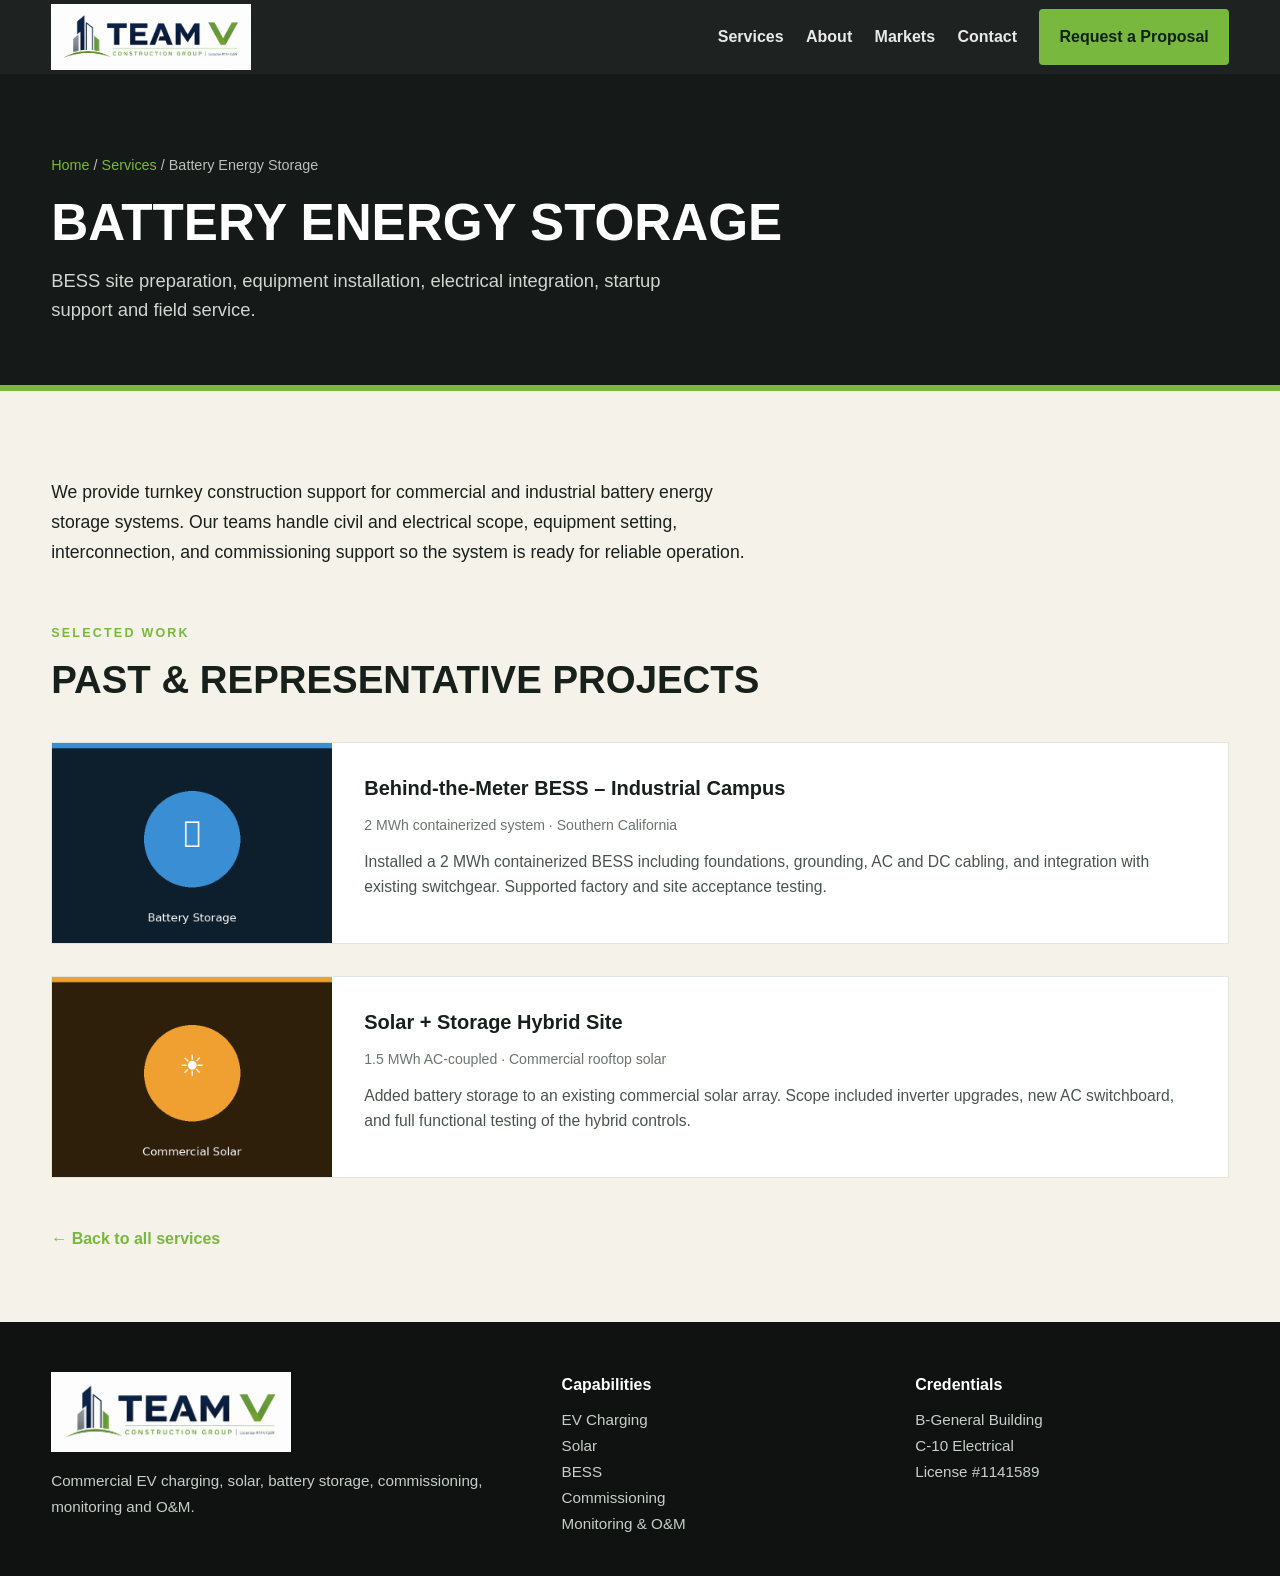
==== services/battery-energy-storage.html @ b35c532d "Add files via upload" ====
<!DOCTYPE html>
<html lang="en">
<head>
  <meta charset="utf-8">
  <meta name="viewport" content="width=device-width, initial-scale=1">
  <title>Battery Energy Storage | Team V Construction Group</title>
  <meta name="description" content="BESS site preparation, equipment installation, electrical integration, startup support and field service.">
  <link rel="stylesheet" href="../styles.css">
</head>
<body>
  <header>
    <div class="container nav">
      <a href="../index.html" class="logo-link">
        <img class="nav-logo" src="../assets/teamv-logo.png" alt="Team V Construction Group">
      </a>
      <button class="nav-toggle" aria-label="Toggle menu" aria-expanded="false">
        <span></span><span></span><span></span>
      </button>
      <nav class="nav-links">
        <a href="../index.html#services">Services</a>
        <a href="../index.html#about">About</a>
        <a href="../index.html#markets">Markets</a>
        <a href="../index.html#contact">Contact</a>
        <a class="btn btn-primary" href="mailto:michael.vredevelt@teamvconstructiongroup.com?subject=Project%20Inquiry%20-%20Team%20V">Request a Proposal</a>
      </nav>
    </div>
  </header>

  <section class="page-hero">
    <div class="container">
      <div class="breadcrumb"><a href="../index.html">Home</a> / <a href="../index.html#services">Services</a> / Battery Energy Storage</div>
      <h1>Battery Energy Storage</h1>
      <p class="lead">BESS site preparation, equipment installation, electrical integration, startup support and field service.</p>
    </div>
  </section>

  <section class="service-content">
    <div class="container">
      <div class="service-blurb">
        <p>We provide turnkey construction support for commercial and industrial battery energy storage systems. Our teams handle civil and electrical scope, equipment setting, interconnection, and commissioning support so the system is ready for reliable operation.</p>
      </div>

      <div class="projects-heading">
        <div class="eyebrow">Selected Work</div>
        <h2>Past &amp; representative projects</h2>
      </div>

      <div class="project-list">
        <article class="project-card">
          <img src="../assets/cartoon-02.png" alt="Behind-the-Meter BESS – Industrial Campus">
          <div class="project-body">
            <h3>Behind-the-Meter BESS – Industrial Campus</h3>
            <div class="meta">2 MWh containerized system · Southern California</div>
            <p>Installed a 2 MWh containerized BESS including foundations, grounding, AC and DC cabling, and integration with existing switchgear. Supported factory and site acceptance testing.</p>
          </div>
        </article>
        <article class="project-card">
          <img src="../assets/cartoon-03.png" alt="Solar + Storage Hybrid Site">
          <div class="project-body">
            <h3>Solar + Storage Hybrid Site</h3>
            <div class="meta">1.5 MWh AC-coupled · Commercial rooftop solar</div>
            <p>Added battery storage to an existing commercial solar array. Scope included inverter upgrades, new AC switchboard, and full functional testing of the hybrid controls.</p>
          </div>
        </article>
      </div>

      <a href="../index.html#services" class="back-link">← Back to all services</a>
    </div>
  </section>

  <footer>
    <div class="container footer-grid">
      <div>
        <img class="footer-logo" src="../assets/teamv-logo.png" alt="Team V Construction Group">
        <p>Commercial EV charging, solar, battery storage, commissioning, monitoring and O&amp;M.</p>
      </div>
      <div>
        <strong>Capabilities</strong>
        <p>
          <a href="ev-charging.html">EV Charging</a><br>
          <a href="commercial-solar.html">Solar</a><br>
          <a href="battery-energy-storage.html">BESS</a><br>
          <a href="commissioning.html">Commissioning</a><br>
          <a href="monitoring-om.html">Monitoring &amp; O&amp;M</a>
        </p>
      </div>
      <div>
        <strong>Credentials</strong>
        <p>B-General Building<br>C-10 Electrical<br>License #1141589</p>
      </div>
    </div>
  </footer>

  <script>
    const toggle = document.querySelector('.nav-toggle');
    const nav = document.querySelector('.nav-links');
    toggle.addEventListener('click', () => {
      const isOpen = nav.classList.toggle('open');
      toggle.setAttribute('aria-expanded', isOpen);
      document.body.classList.toggle('menu-open', isOpen);
    });
    nav.querySelectorAll('a').forEach(link => {
      link.addEventListener('click', () => {
        nav.classList.remove('open');
        toggle.setAttribute('aria-expanded', 'false');
        document.body.classList.remove('menu-open');
      });
    });
  </script>
</body>
</html>
---- styles.css ----
:root {
  --dark: #151918;
  --dark2: #202623;
  --green: #78b83f;
  --cream: #f5f2e9;
  --white: #fff;
  --muted: #b8c0bb;
  --text: #18201c;
}

* {
  box-sizing: border-box;
}

html {
  scroll-behavior: smooth;
}

body {
  margin: 0;
  font-family: Arial, Helvetica, sans-serif;
  background: var(--cream);
  color: var(--text);
  line-height: 1.6;
}

body.menu-open {
  overflow: hidden;
}

a {
  text-decoration: none;
  color: inherit;
}

img {
  max-width: 100%;
  display: block;
}

.container {
  width: min(1180px, 92%);
  margin: 0 auto;
}

/* Typography helpers */
.eyebrow {
  color: var(--green);
  font-size: 0.78rem;
  font-weight: 800;
  letter-spacing: 0.18em;
  text-transform: uppercase;
}

.btn {
  display: inline-flex;
  align-items: center;
  justify-content: center;
  padding: 0.95rem 1.25rem;
  border-radius: 4px;
  font-weight: 800;
  border: none;
  cursor: pointer;
  transition: opacity 0.2s, transform 0.15s;
}

.btn:hover {
  opacity: 0.9;
}

.btn-primary {
  background: var(--green);
  color: #10210b;
}

.btn-outline {
  border: 1px solid #fff;
  color: #fff;
  background: transparent;
}

.btn.full {
  width: 100%;
}

/* Header / Nav */
header {
  position: sticky;
  top: 0;
  z-index: 50;
  background: rgba(21, 25, 24, 0.96);
  backdrop-filter: blur(8px);
}

.nav {
  display: flex;
  align-items: center;
  justify-content: space-between;
  min-height: 74px;
  gap: 1rem;
}

.nav-logo {
  width: 200px;
  max-width: 55vw;
}

.nav-links {
  display: flex;
  gap: 1.4rem;
  align-items: center;
  color: #fff;
  font-weight: 700;
}

.nav-links a:not(.btn) {
  opacity: 0.9;
}

.nav-links a:not(.btn):hover {
  opacity: 1;
  color: var(--green);
}

/* Hamburger */
.nav-toggle {
  display: none;
  flex-direction: column;
  justify-content: center;
  gap: 5px;
  width: 44px;
  height: 44px;
  background: transparent;
  border: none;
  cursor: pointer;
  padding: 8px;
}

.nav-toggle span {
  display: block;
  width: 22px;
  height: 2px;
  background: #fff;
  transition: transform 0.25s, opacity 0.25s;
}

.nav-toggle[aria-expanded="true"] span:nth-child(1) {
  transform: translateY(7px) rotate(45deg);
}

.nav-toggle[aria-expanded="true"] span:nth-child(2) {
  opacity: 0;
}

.nav-toggle[aria-expanded="true"] span:nth-child(3) {
  transform: translateY(-7px) rotate(-45deg);
}

/* Hero */
.hero {
  min-height: 720px;
  display: flex;
  align-items: center;
  background:
    linear-gradient(90deg, rgba(12, 16, 14, 0.97), rgba(12, 16, 14, 0.77), rgba(12, 16, 14, 0.15)),
    url('assets/teamv-hero.png') center / cover;
  color: #fff;
  border-bottom: 8px solid var(--green);
}

.hero-content {
  max-width: 760px;
  padding: 90px 0;
}

.hero h1 {
  font-size: clamp(2.4rem, 5.5vw, 5.2rem);
  line-height: 0.95;
  text-transform: uppercase;
  margin: 0.4rem 0 1.2rem;
}

.hero h1 span {
  color: var(--green);
}

.hero p {
  font-size: 1.15rem;
  color: #e2e7e3;
  max-width: 540px;
}

.hero-actions {
  display: flex;
  gap: 1rem;
  flex-wrap: wrap;
  margin-top: 2rem;
}

.hero-trust {
  display: grid;
  grid-template-columns: repeat(3, 1fr);
  gap: 1rem;
  margin-top: 3rem;
}

.hero-trust div {
  padding: 1rem;
  border-left: 3px solid var(--green);
  background: rgba(255, 255, 255, 0.06);
}

.hero-trust strong {
  display: block;
  margin-bottom: 0.2rem;
}

.hero-trust span {
  font-size: 0.84rem;
  color: #c9d0cb;
}

/* Sections */
.section {
  padding: 90px 0;
}

.section-dark {
  background: var(--dark);
  color: #fff;
}

.section-head {
  display: flex;
  justify-content: space-between;
  gap: 2rem;
  align-items: end;
  margin-bottom: 2.4rem;
}

.section-head.centered {
  justify-content: center;
  text-align: center;
}

.section-head h2 {
  font-size: clamp(1.9rem, 3.8vw, 3.6rem);
  line-height: 1.05;
  text-transform: uppercase;
  margin: 0.4rem 0 0;
}

.section-head p {
  max-width: 520px;
  color: #5c665f;
  margin: 0;
}

.section-dark .section-head p {
  color: var(--muted);
}

/* ========== NEW: Simplified Services Grid ========== */
.services-grid {
  display: grid;
  grid-template-columns: repeat(4, 1fr);
  gap: 1.25rem;
}

.service-card {
  background: #fff;
  border: 1px solid #dfe5df;
  padding: 2rem 1.5rem;
  text-align: center;
  transition: border-color 0.2s, transform 0.2s, box-shadow 0.2s;
  display: flex;
  flex-direction: column;
  align-items: center;
  gap: 1rem;
  min-height: 180px;
}

.service-card:hover {
  border-color: var(--green);
  transform: translateY(-4px);
  box-shadow: 0 12px 28px rgba(0, 0, 0, 0.08);
}

.service-icon {
  width: 64px;
  height: 64px;
  color: var(--green);
  display: flex;
  align-items: center;
  justify-content: center;
}

.service-icon svg {
  width: 100%;
  height: 100%;
}

.service-card h3 {
  margin: 0;
  font-size: 1.05rem;
  line-height: 1.3;
  font-weight: 800;
  color: var(--text);
}

/* Cards / Grids */
.grid-4 {
  display: grid;
  grid-template-columns: repeat(4, 1fr);
  gap: 1.1rem;
}

.card {
  background: #fff;
  border: 1px solid #dfe5df;
  padding: 1.6rem;
  min-height: 180px;
}

.card.dark {
  background: var(--dark2);
  border-color: rgba(255, 255, 255, 0.14);
}

.card h3 {
  line-height: 1.2;
  margin: 0 0 0.6rem;
  font-size: 1.15rem;
}

.card p {
  font-size: 0.94rem;
  color: #616b64;
  margin: 0;
}

.card.dark p {
  color: var(--muted);
}

/* About split */
.split {
  display: grid;
  grid-template-columns: 1fr 1fr;
  gap: 4rem;
  align-items: center;
}

.checks {
  display: grid;
  grid-template-columns: 1fr 1fr;
  gap: 0.8rem;
  margin-top: 1.8rem;
}

.check:before {
  content: "✓";
  color: var(--green);
  font-weight: 900;
  margin-right: 0.5rem;
}

/* Process */
.process {
  display: grid;
  grid-template-columns: repeat(5, 1fr);
  gap: 1rem;
}

.step {
  background: #fff;
  padding: 1.4rem;
  border-top: 4px solid var(--green);
  color: var(--text);
}

.step strong {
  display: block;
  margin-bottom: 0.4rem;
}

.step span {
  font-size: 0.92rem;
  color: #5c665f;
}

/* CTA */
.cta {
  background:
    linear-gradient(90deg, rgba(16, 22, 18, 0.96), rgba(16, 22, 18, 0.68)),
    url('assets/teamv-hero.png') center / cover;
  color: #fff;
  padding: 90px 0;
  text-align: center;
}

.cta h2 {
  font-size: clamp(2rem, 4.5vw, 4.2rem);
  line-height: 0.95;
  text-transform: uppercase;
  margin: 0.5rem 0 1rem;
}

.cta p {
  max-width: 520px;
  margin: 0 auto 1.8rem;
  color: #d5dbd7;
}

/* Contact */
.contact-grid {
  display: grid;
  grid-template-columns: 0.95fr 1.05fr;
  gap: 2rem;
}

.contact-card {
  background: #fff;
  padding: 2rem;
  border: 1px solid #e0e5e1;
}

.contact-card a {
  color: var(--green);
  font-weight: 700;
  word-break: break-all;
}

.contact-card a:hover {
  text-decoration: underline;
}

.phone-reveal {
  background: none;
  border: none;
  padding: 0;
  font: inherit;
  color: var(--green);
  font-weight: 700;
  cursor: pointer;
  text-align: left;
}

.phone-reveal:hover {
  text-decoration: underline;
}

.phone-reveal.revealed {
  color: var(--text);
  cursor: default;
  text-decoration: none;
}

.contact-cta h3 {
  margin-top: 0;
}

.contact-cta .note {
  margin-top: 1rem;
  font-size: 0.85rem;
  color: #6b756e;
}

/* Footer */
footer {
  background: #0f1211;
  color: #c7cec9;
  padding: 50px 0 40px;
}

.footer-grid {
  display: grid;
  grid-template-columns: 1.5fr 1fr 1fr;
  gap: 2.5rem;
}

.footer-logo {
  width: 240px;
  margin-bottom: 1rem;
}

.footer-grid strong {
  display: block;
  color: #fff;
  margin-bottom: 0.6rem;
}

.footer-grid p {
  margin: 0;
  line-height: 1.7;
  font-size: 0.95rem;
}

.footer-grid a:hover {
  color: var(--green);
}

/* ========== Service Sub-pages ========== */
.page-hero {
  background: var(--dark);
  color: #fff;
  padding: 80px 0 60px;
  border-bottom: 6px solid var(--green);
}

.page-hero .breadcrumb {
  font-size: 0.9rem;
  color: var(--muted);
  margin-bottom: 1.2rem;
}

.page-hero .breadcrumb a {
  color: var(--green);
}

.page-hero h1 {
  font-size: clamp(2rem, 4vw, 3.4rem);
  text-transform: uppercase;
  line-height: 1.05;
  margin: 0 0 1rem;
}

.page-hero .lead {
  font-size: 1.15rem;
  color: #d0d6d2;
  max-width: 640px;
  margin: 0;
}

.service-content {
  padding: 70px 0;
}

.service-blurb {
  max-width: 720px;
  margin-bottom: 3.5rem;
  font-size: 1.1rem;
  line-height: 1.7;
}

.projects-heading {
  margin-bottom: 2rem;
}

.projects-heading h2 {
  font-size: clamp(1.6rem, 3vw, 2.4rem);
  text-transform: uppercase;
  margin: 0.3rem 0 0;
}

.project-list {
  display: grid;
  gap: 2rem;
}

.project-card {
  display: grid;
  grid-template-columns: 280px 1fr;
  gap: 2rem;
  background: #fff;
  border: 1px solid #dfe5df;
  overflow: hidden;
}

.project-card img {
  width: 100%;
  height: 100%;
  min-height: 200px;
  object-fit: cover;
}

.project-card .project-body {
  padding: 1.8rem 1.8rem 1.8rem 0;
}

.project-card h3 {
  margin: 0 0 0.6rem;
  font-size: 1.25rem;
}

.project-card .meta {
  font-size: 0.88rem;
  color: #6b756e;
  margin-bottom: 0.8rem;
}

.project-card p {
  margin: 0;
  color: #4a544e;
  font-size: 0.98rem;
}

.back-link {
  display: inline-flex;
  align-items: center;
  gap: 0.4rem;
  color: var(--green);
  font-weight: 700;
  margin-top: 3rem;
}

.back-link:hover {
  text-decoration: underline;
}

/* ========== Responsive ========== */
@media (max-width: 980px) {
  .services-grid {
    grid-template-columns: repeat(2, 1fr);
  }

  .grid-4 {
    grid-template-columns: repeat(2, 1fr);
  }

  .process {
    grid-template-columns: repeat(3, 1fr);
  }

  .split,
  .contact-grid {
    grid-template-columns: 1fr;
    gap: 2.5rem;
  }

  .hero-trust {
    grid-template-columns: 1fr 1fr;
  }

  .project-card {
    grid-template-columns: 1fr;
  }

  .project-card .project-body {
    padding: 1.5rem;
  }
}

@media (max-width: 768px) {
  .nav-toggle {
    display: flex;
  }

  .nav-links {
    position: fixed;
    top: 74px;
    left: 0;
    right: 0;
    bottom: 0;
    background: var(--dark);
    flex-direction: column;
    justify-content: flex-start;
    align-items: stretch;
    padding: 1.5rem 1.5rem 3rem;
    gap: 0;
    transform: translateX(100%);
    transition: transform 0.3s ease;
    overflow-y: auto;
  }

  .nav-links.open {
    transform: translateX(0);
  }

  .nav-links a {
    padding: 1rem 0.5rem;
    border-bottom: 1px solid rgba(255, 255, 255, 0.08);
    font-size: 1.1rem;
  }

  .nav-links .btn {
    margin-top: 1.5rem;
    text-align: center;
  }

  .section {
    padding: 65px 0;
  }

  .section-head {
    flex-direction: column;
    align-items: flex-start;
    gap: 1rem;
  }

  .section-head.centered {
    align-items: center;
  }

  .hero {
    min-height: 580px;
  }

  .hero-content {
    padding: 70px 0 50px;
  }

  .hero-trust {
    grid-template-columns: 1fr;
  }

  .process {
    grid-template-columns: 1fr 1fr;
  }

  .footer-grid {
    grid-template-columns: 1fr;
    gap: 2rem;
  }

  .page-hero {
    padding: 60px 0 45px;
  }
}

@media (max-width: 520px) {
  .services-grid,
  .grid-4,
  .process,
  .checks {
    grid-template-columns: 1fr;
  }

  .hero-actions {
    flex-direction: column;
  }

  .hero-actions .btn {
    width: 100%;
    justify-content: center;
  }

  .nav-logo {
    width: 170px;
  }
}
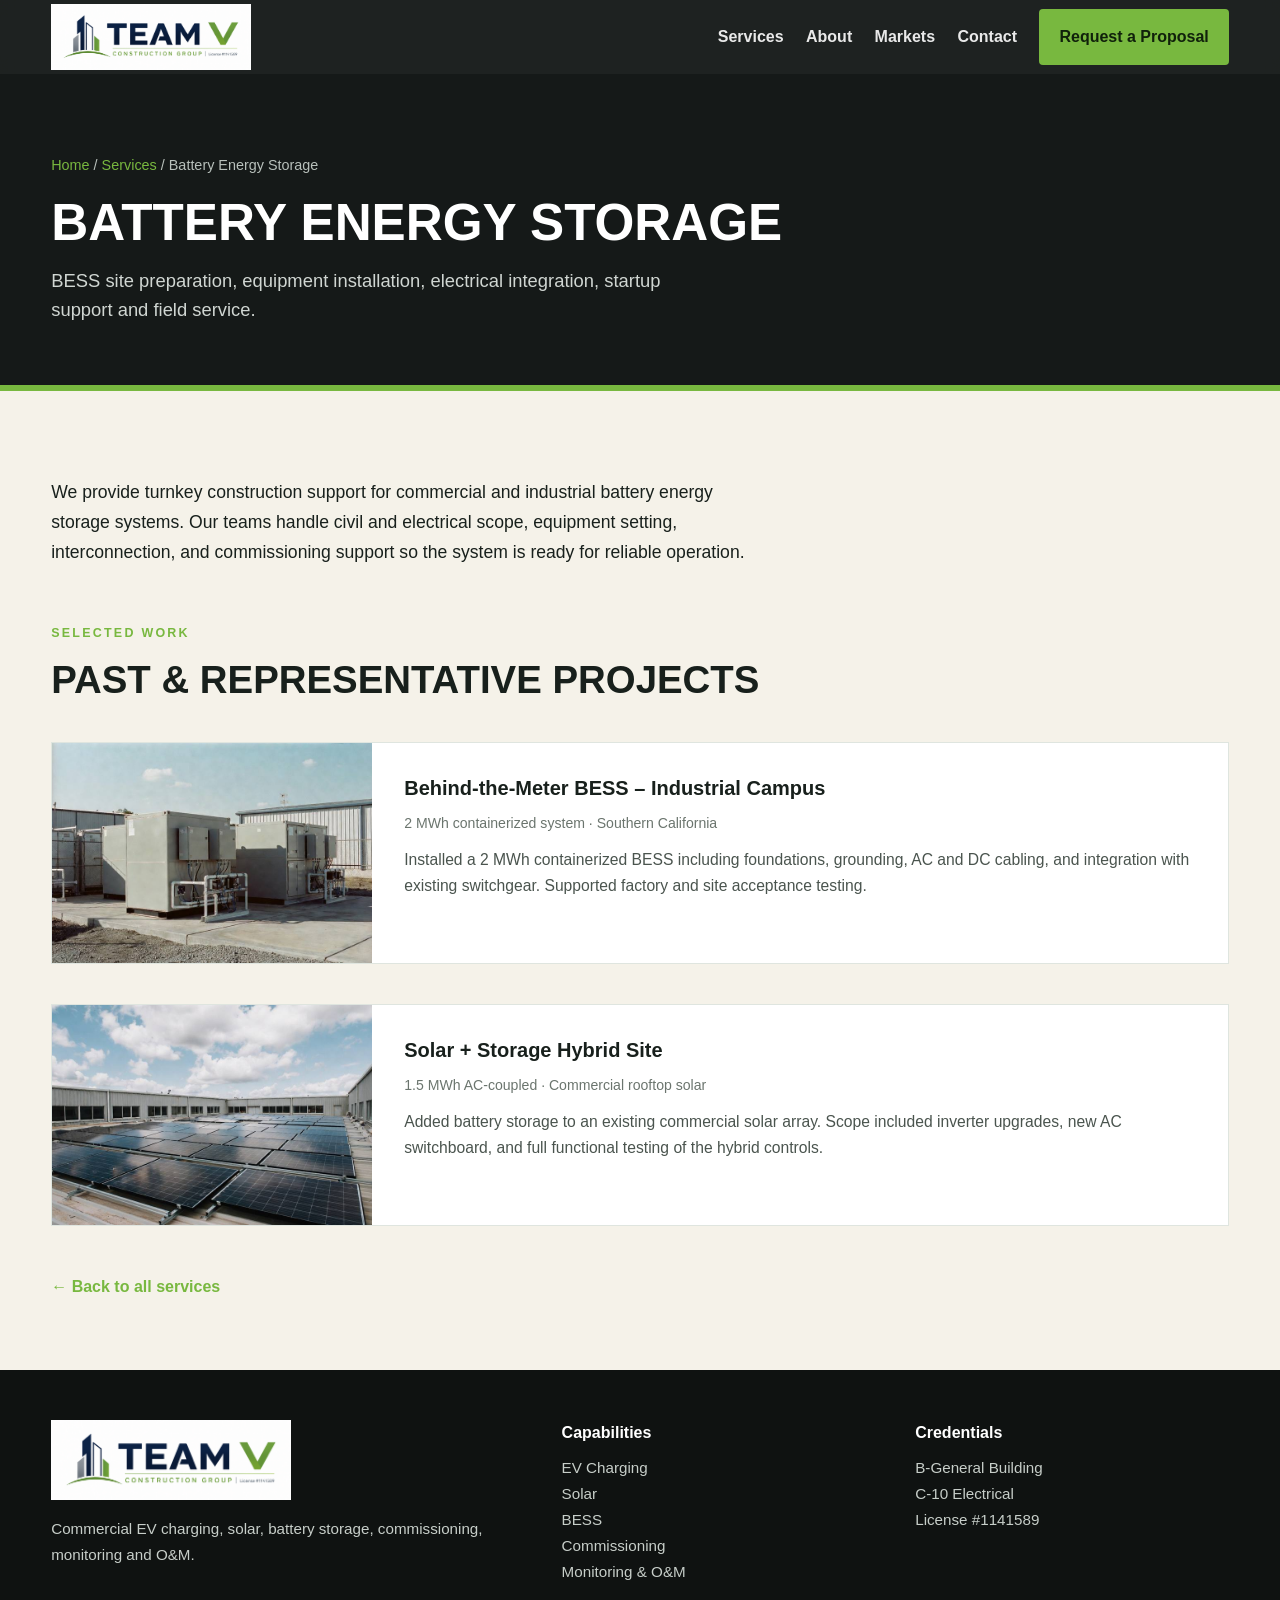
==== commit 48d5ffe9: "Add files via upload" ====
--- a/services/battery-energy-storage.html
+++ b/services/battery-energy-storage.html
@@ -45,18 +45,23 @@
         <h2>Past &amp; representative projects</h2>
       </div>
 
-      <div class="project-list">
-        <article class="project-card">
-          <img src="../assets/cartoon-02.png" alt="Behind-the-Meter BESS – Industrial Campus">
-          <div class="project-body">
+      <div class="project-list" id="projectList">
+        <article class="project-item" data-project="0">
+          <div class="project-thumb" data-images='["../assets/proj-bess-01.jpg", "../assets/proj-util-01.jpg"]'>
+            <img src="../assets/proj-bess-01.jpg" alt="Behind-the-Meter BESS – Industrial Campus" class="thumb-img">
+          </div>
+          <div class="project-info">
             <h3>Behind-the-Meter BESS – Industrial Campus</h3>
             <div class="meta">2 MWh containerized system · Southern California</div>
             <p>Installed a 2 MWh containerized BESS including foundations, grounding, AC and DC cabling, and integration with existing switchgear. Supported factory and site acceptance testing.</p>
           </div>
         </article>
-        <article class="project-card">
-          <img src="../assets/cartoon-03.png" alt="Solar + Storage Hybrid Site">
-          <div class="project-body">
+
+        <article class="project-item" data-project="1">
+          <div class="project-thumb" data-images='["../assets/proj-solar-01.jpg", "../assets/proj-bess-01.jpg", "../assets/proj-ev-01.jpg", "../assets/proj-comm-01.jpg"]'>
+            <img src="../assets/proj-solar-01.jpg" alt="Solar + Storage Hybrid Site" class="thumb-img">
+          </div>
+          <div class="project-info">
             <h3>Solar + Storage Hybrid Site</h3>
             <div class="meta">1.5 MWh AC-coupled · Commercial rooftop solar</div>
             <p>Added battery storage to an existing commercial solar array. Scope included inverter upgrades, new AC switchboard, and full functional testing of the hybrid controls.</p>
@@ -67,6 +72,23 @@
       <a href="../index.html#services" class="back-link">← Back to all services</a>
     </div>
   </section>
+
+  <div class="gallery-modal" id="galleryModal" hidden>
+    <div class="gallery-backdrop"></div>
+    <div class="gallery-panel">
+      <button class="gallery-close" aria-label="Close gallery">&times;</button>
+      <div class="gallery-main">
+        <img src="" alt="" class="gallery-main-img" id="galleryMainImg">
+      </div>
+      <div class="gallery-thumbs" id="galleryThumbs"></div>
+      <div class="gallery-caption">
+        <h3 id="galleryTitle"></h3>
+        <p id="galleryDesc"></p>
+      </div>
+      <button class="gallery-nav prev" aria-label="Previous photo">‹</button>
+      <button class="gallery-nav next" aria-label="Next photo">›</button>
+    </div>
+  </div>
 
   <footer>
     <div class="container footer-grid">
@@ -91,21 +113,24 @@
     </div>
   </footer>
 
+  <script src="../gallery.js"></script>
   <script>
     const toggle = document.querySelector('.nav-toggle');
     const nav = document.querySelector('.nav-links');
-    toggle.addEventListener('click', () => {
-      const isOpen = nav.classList.toggle('open');
-      toggle.setAttribute('aria-expanded', isOpen);
-      document.body.classList.toggle('menu-open', isOpen);
-    });
-    nav.querySelectorAll('a').forEach(link => {
-      link.addEventListener('click', () => {
-        nav.classList.remove('open');
-        toggle.setAttribute('aria-expanded', 'false');
-        document.body.classList.remove('menu-open');
+    if (toggle && nav) {
+      toggle.addEventListener('click', () => {
+        const isOpen = nav.classList.toggle('open');
+        toggle.setAttribute('aria-expanded', isOpen);
+        document.body.classList.toggle('menu-open', isOpen);
       });
-    });
+      nav.querySelectorAll('a').forEach(link => {
+        link.addEventListener('click', () => {
+          nav.classList.remove('open');
+          toggle.setAttribute('aria-expanded', 'false');
+          document.body.classList.remove('menu-open');
+        });
+      });
+    }
   </script>
 </body>
 </html>
--- a/styles.css
+++ b/styles.css
@@ -739,3 +739,267 @@
     width: 170px;
   }
 }
+
+/* ========== Project list on service pages ========== */
+.project-list {
+  display: grid;
+  gap: 2.5rem;
+}
+
+.project-item {
+  display: grid;
+  grid-template-columns: 320px 1fr;
+  gap: 2rem;
+  align-items: start;
+  background: #fff;
+  border: 1px solid #dfe5df;
+  overflow: hidden;
+}
+
+.project-thumb {
+  cursor: pointer;
+  overflow: hidden;
+  background: #1a1f1c;
+  min-height: 220px;
+  position: relative;
+}
+
+.project-thumb img {
+  width: 100%;
+  height: 100%;
+  min-height: 220px;
+  object-fit: cover;
+  transition: transform 0.35s ease;
+  display: block;
+}
+
+.project-thumb:hover img {
+  transform: scale(1.04);
+}
+
+.project-info {
+  padding: 1.8rem 1.8rem 1.8rem 0;
+}
+
+.project-info h3 {
+  margin: 0 0 0.5rem;
+  font-size: 1.25rem;
+}
+
+.project-info .meta {
+  font-size: 0.88rem;
+  color: #6b756e;
+  margin-bottom: 0.8rem;
+}
+
+.project-info p {
+  margin: 0;
+  color: #4a544e;
+  font-size: 0.98rem;
+  line-height: 1.6;
+}
+
+/* ========== Gallery Modal ========== */
+.gallery-modal {
+  position: fixed;
+  inset: 0;
+  z-index: 1000;
+  display: flex;
+  align-items: center;
+  justify-content: center;
+  padding: 1.5rem;
+}
+
+.gallery-modal[hidden] {
+  display: none;
+}
+
+.gallery-backdrop {
+  position: absolute;
+  inset: 0;
+  background: rgba(8, 12, 10, 0.88);
+  cursor: pointer;
+}
+
+.gallery-panel {
+  position: relative;
+  background: #111;
+  max-width: 960px;
+  width: 100%;
+  max-height: 90vh;
+  display: flex;
+  flex-direction: column;
+  border-radius: 6px;
+  overflow: hidden;
+  box-shadow: 0 25px 60px rgba(0,0,0,0.5);
+  opacity: 0;
+  transform: scale(0.92);
+  transition: opacity 0.28s ease, transform 0.28s ease;
+}
+
+.gallery-panel.animate-in,
+.gallery-panel.animate-in-mobile {
+  opacity: 1;
+  transform: scale(1);
+}
+
+.gallery-panel.animate-out {
+  opacity: 0;
+  transform: scale(0.94);
+}
+
+.gallery-close {
+  position: absolute;
+  top: 12px;
+  right: 14px;
+  z-index: 10;
+  width: 44px;
+  height: 44px;
+  border: none;
+  background: rgba(0,0,0,0.55);
+  color: #fff;
+  font-size: 1.8rem;
+  line-height: 1;
+  border-radius: 50%;
+  cursor: pointer;
+  display: flex;
+  align-items: center;
+  justify-content: center;
+  transition: background 0.2s;
+}
+
+.gallery-close:hover {
+  background: rgba(0,0,0,0.8);
+}
+
+.gallery-main {
+  flex: 1;
+  display: flex;
+  align-items: center;
+  justify-content: center;
+  background: #0a0c0b;
+  min-height: 320px;
+  max-height: 58vh;
+}
+
+.gallery-main-img {
+  max-width: 100%;
+  max-height: 58vh;
+  object-fit: contain;
+  display: block;
+}
+
+.gallery-thumbs {
+  display: flex;
+  gap: 8px;
+  padding: 12px 16px;
+  background: #161a18;
+  overflow-x: auto;
+  justify-content: center;
+}
+
+.gallery-thumb {
+  width: 72px;
+  height: 54px;
+  object-fit: cover;
+  border-radius: 3px;
+  cursor: pointer;
+  opacity: 0.55;
+  border: 2px solid transparent;
+  transition: opacity 0.2s, border-color 0.2s;
+}
+
+.gallery-thumb:hover,
+.gallery-thumb.active {
+  opacity: 1;
+  border-color: var(--green);
+}
+
+.gallery-caption {
+  padding: 14px 20px 18px;
+  background: #111;
+  color: #e2e7e3;
+}
+
+.gallery-caption h3 {
+  margin: 0 0 0.4rem;
+  font-size: 1.1rem;
+  color: #fff;
+}
+
+.gallery-caption p {
+  margin: 0;
+  font-size: 0.92rem;
+  color: #a8b0ab;
+  line-height: 1.5;
+}
+
+.gallery-nav {
+  position: absolute;
+  top: 45%;
+  transform: translateY(-50%);
+  width: 48px;
+  height: 48px;
+  border: none;
+  background: rgba(0,0,0,0.5);
+  color: #fff;
+  font-size: 1.8rem;
+  border-radius: 50%;
+  cursor: pointer;
+  display: flex;
+  align-items: center;
+  justify-content: center;
+  z-index: 5;
+  transition: background 0.2s;
+}
+
+.gallery-nav:hover {
+  background: rgba(0,0,0,0.75);
+}
+
+.gallery-nav.prev { left: 12px; }
+.gallery-nav.next { right: 12px; }
+
+body.gallery-open {
+  overflow: hidden;
+}
+
+/* Mobile adjustments for gallery + projects */
+@media (max-width: 768px) {
+  .project-item {
+    grid-template-columns: 1fr;
+  }
+
+  .project-info {
+    padding: 1.4rem;
+  }
+
+  .project-thumb {
+    min-height: 200px;
+  }
+
+  .gallery-panel {
+    max-height: 95vh;
+    border-radius: 0;
+  }
+
+  .gallery-main {
+    min-height: 240px;
+    max-height: 50vh;
+  }
+
+  .gallery-nav {
+    width: 42px;
+    height: 42px;
+    font-size: 1.5rem;
+  }
+
+  .gallery-thumbs {
+    padding: 10px;
+  }
+
+  .gallery-thumb {
+    width: 60px;
+    height: 45px;
+  }
+}
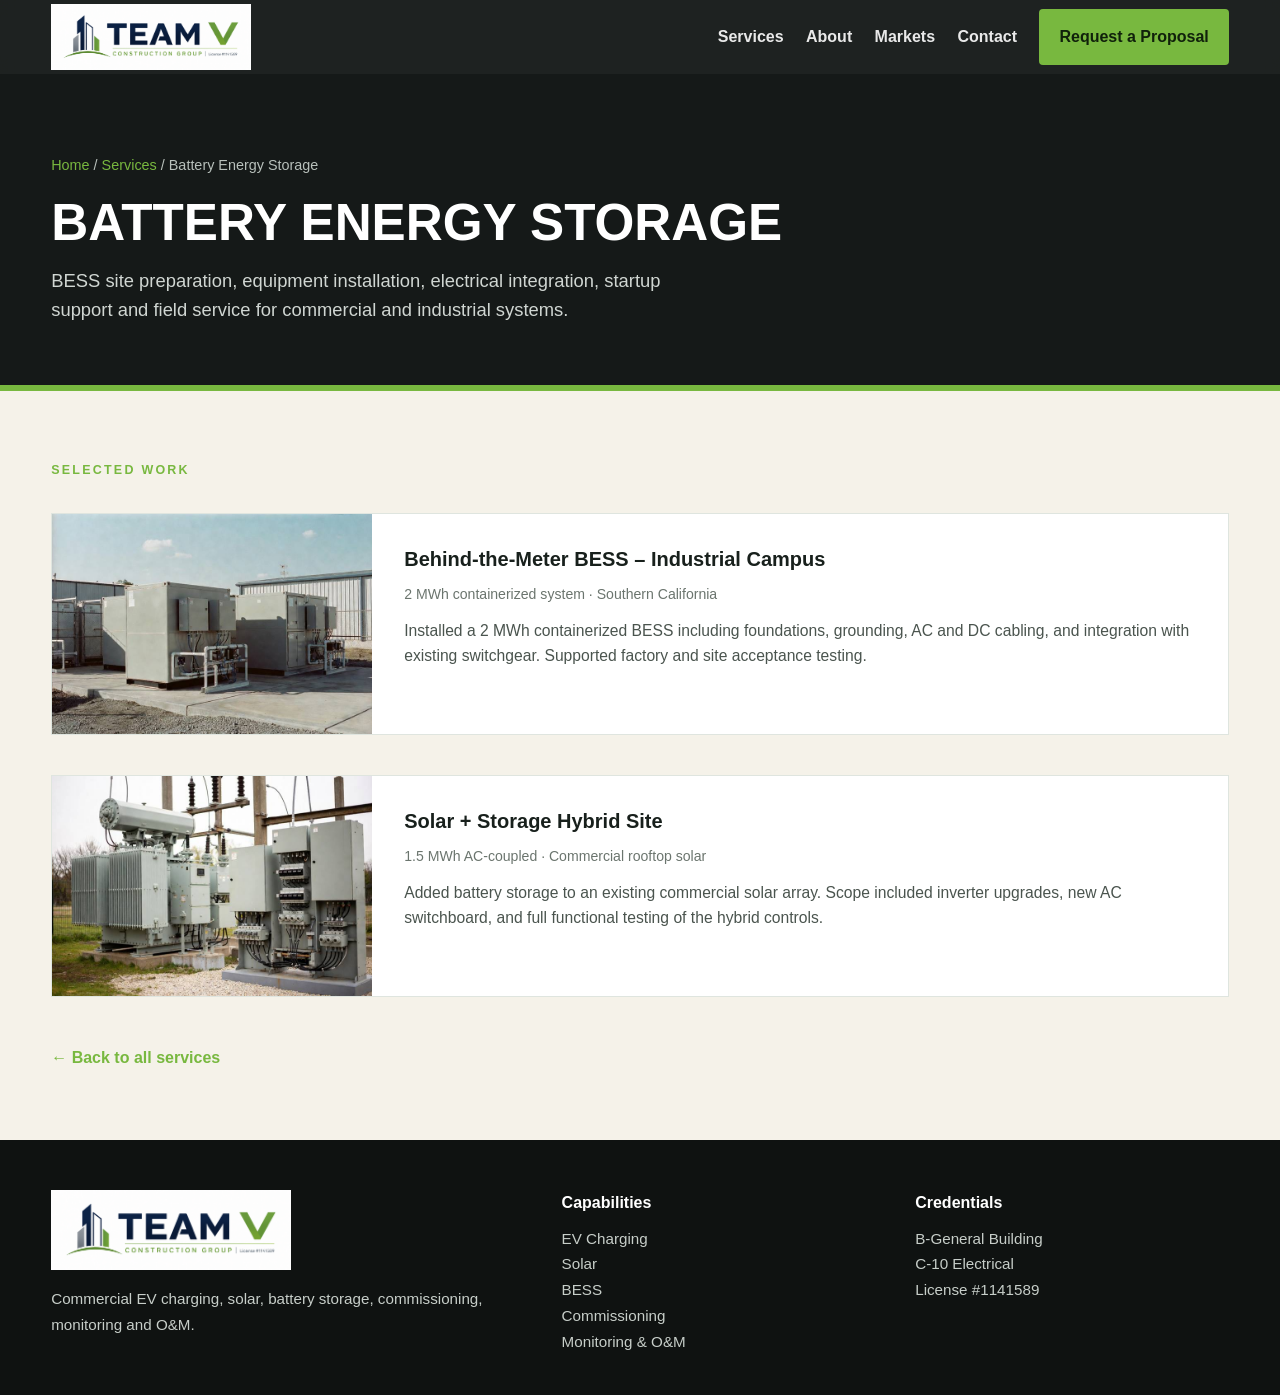
==== commit 3c8ed16e: "Add files via upload" ====
--- a/services/battery-energy-storage.html
+++ b/services/battery-energy-storage.html
@@ -4,7 +4,7 @@
   <meta charset="utf-8">
   <meta name="viewport" content="width=device-width, initial-scale=1">
   <title>Battery Energy Storage | Team V Construction Group</title>
-  <meta name="description" content="BESS site preparation, equipment installation, electrical integration, startup support and field service.">
+  <meta name="description" content="BESS site preparation, equipment installation, electrical integration, startup support and field service for commercial and industrial systems.">
   <link rel="stylesheet" href="../styles.css">
 </head>
 <body>
@@ -30,25 +30,20 @@
     <div class="container">
       <div class="breadcrumb"><a href="../index.html">Home</a> / <a href="../index.html#services">Services</a> / Battery Energy Storage</div>
       <h1>Battery Energy Storage</h1>
-      <p class="lead">BESS site preparation, equipment installation, electrical integration, startup support and field service.</p>
+      <p class="lead">BESS site preparation, equipment installation, electrical integration, startup support and field service for commercial and industrial systems.</p>
     </div>
   </section>
 
   <section class="service-content">
     <div class="container">
-      <div class="service-blurb">
-        <p>We provide turnkey construction support for commercial and industrial battery energy storage systems. Our teams handle civil and electrical scope, equipment setting, interconnection, and commissioning support so the system is ready for reliable operation.</p>
-      </div>
-
       <div class="projects-heading">
         <div class="eyebrow">Selected Work</div>
-        <h2>Past &amp; representative projects</h2>
       </div>
 
       <div class="project-list" id="projectList">
         <article class="project-item" data-project="0">
-          <div class="project-thumb" data-images='["../assets/proj-bess-01.jpg", "../assets/proj-util-01.jpg"]'>
-            <img src="../assets/proj-bess-01.jpg" alt="Behind-the-Meter BESS – Industrial Campus" class="thumb-img">
+          <div class="project-thumb" data-images='["../assets/bess-01.jpg", "../assets/bess-02.jpg"]'>
+            <img src="../assets/bess-01.jpg" alt="Behind-the-Meter BESS – Industrial Campus" class="thumb-img">
           </div>
           <div class="project-info">
             <h3>Behind-the-Meter BESS – Industrial Campus</h3>
@@ -58,8 +53,8 @@
         </article>
 
         <article class="project-item" data-project="1">
-          <div class="project-thumb" data-images='["../assets/proj-solar-01.jpg", "../assets/proj-bess-01.jpg", "../assets/proj-ev-01.jpg", "../assets/proj-comm-01.jpg"]'>
-            <img src="../assets/proj-solar-01.jpg" alt="Solar + Storage Hybrid Site" class="thumb-img">
+          <div class="project-thumb" data-images='["../assets/util-02.jpg", "../assets/solar-03.jpg", "../assets/bess-01.jpg", "../assets/bess-02.jpg"]'>
+            <img src="../assets/util-02.jpg" alt="Solar + Storage Hybrid Site" class="thumb-img">
           </div>
           <div class="project-info">
             <h3>Solar + Storage Hybrid Site</h3>
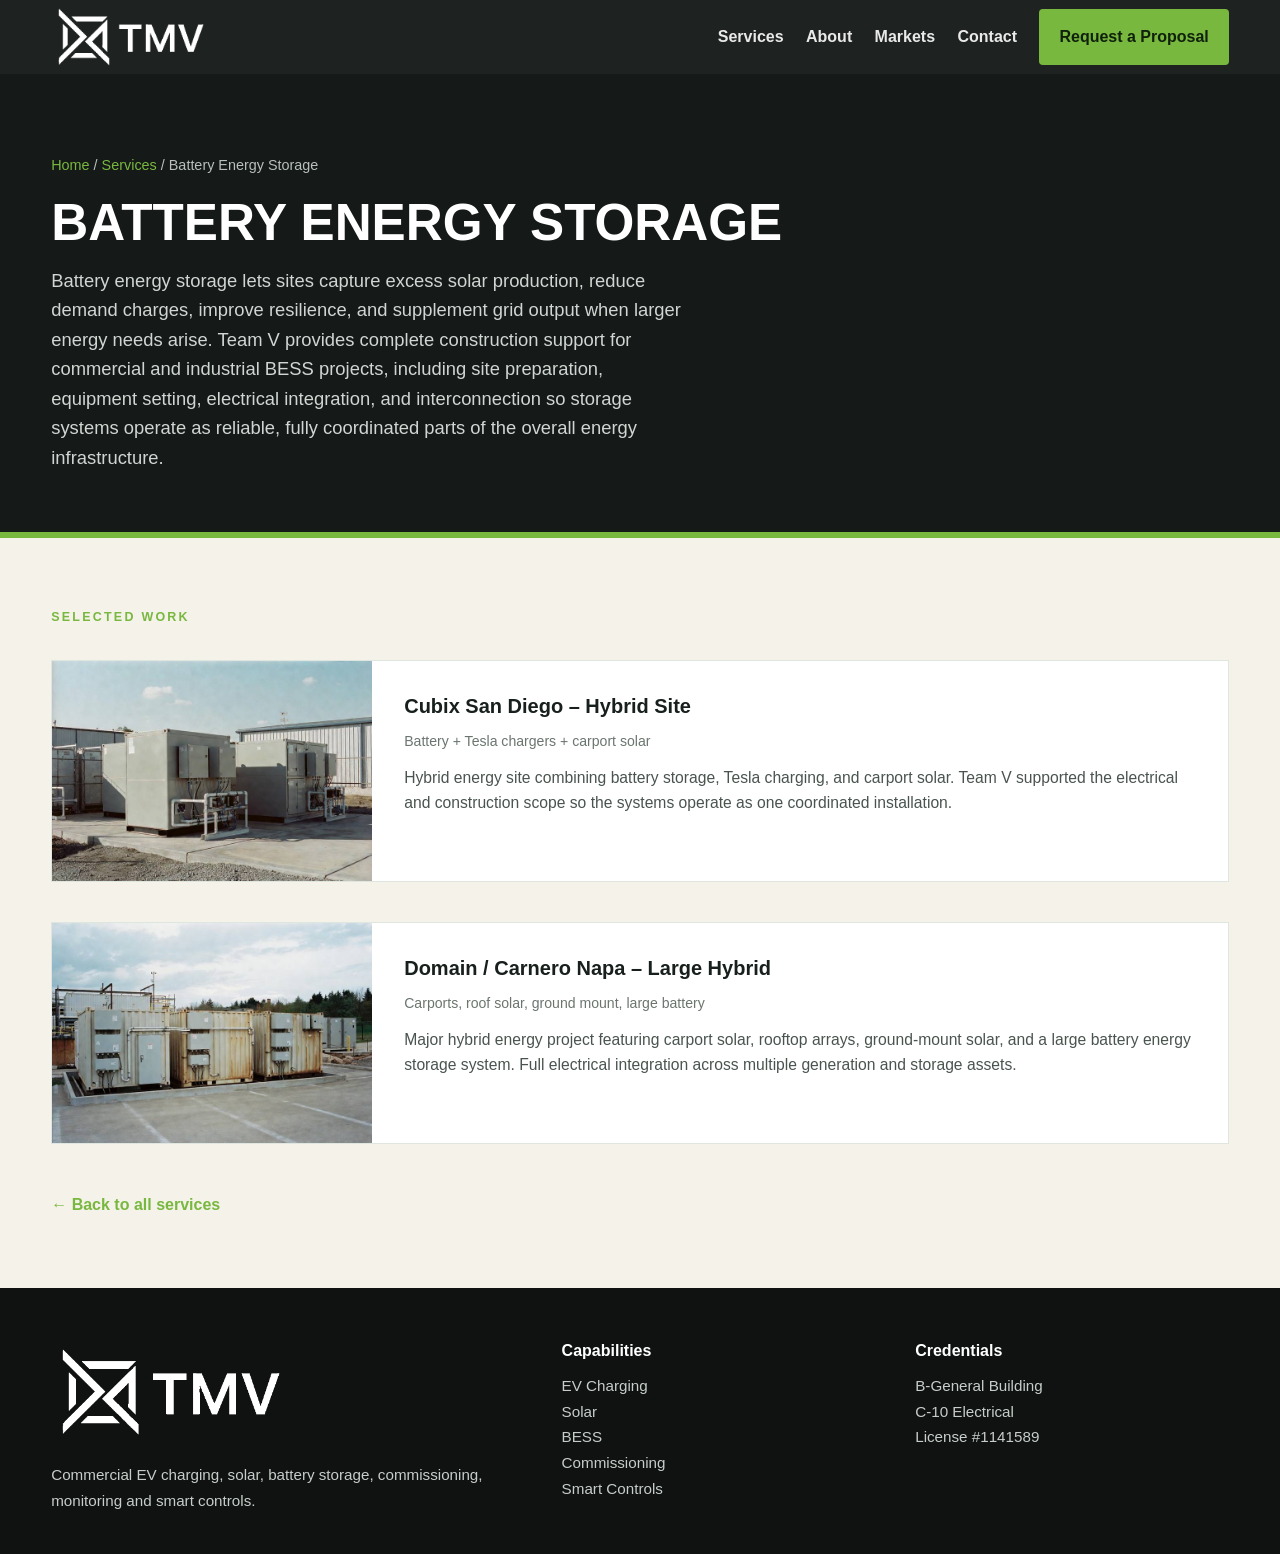
==== commit fec37565: "Add files via upload" ====
--- a/services/battery-energy-storage.html
+++ b/services/battery-energy-storage.html
@@ -4,18 +4,16 @@
   <meta charset="utf-8">
   <meta name="viewport" content="width=device-width, initial-scale=1">
   <title>Battery Energy Storage | Team V Construction Group</title>
-  <meta name="description" content="BESS site preparation, equipment installation, electrical integration, startup support and field service for commercial and industrial systems.">
+  <meta name="description" content="Battery energy storage lets sites capture excess solar production, reduce demand charges, improve resilience, and supplement grid output whe">
   <link rel="stylesheet" href="../styles.css">
 </head>
 <body>
   <header>
     <div class="container nav">
       <a href="../index.html" class="logo-link">
-        <img class="nav-logo" src="../assets/teamv-logo.png" alt="Team V Construction Group">
+        <img class="nav-logo" src="../assets/teamv-logo.png" alt="TMV Team V Construction Group">
       </a>
-      <button class="nav-toggle" aria-label="Toggle menu" aria-expanded="false">
-        <span></span><span></span><span></span>
-      </button>
+      <button class="nav-toggle" aria-label="Toggle menu" aria-expanded="false"><span></span><span></span><span></span></button>
       <nav class="nav-links">
         <a href="../index.html#services">Services</a>
         <a href="../index.html#about">About</a>
@@ -30,40 +28,36 @@
     <div class="container">
       <div class="breadcrumb"><a href="../index.html">Home</a> / <a href="../index.html#services">Services</a> / Battery Energy Storage</div>
       <h1>Battery Energy Storage</h1>
-      <p class="lead">BESS site preparation, equipment installation, electrical integration, startup support and field service for commercial and industrial systems.</p>
+      <p class="lead">Battery energy storage lets sites capture excess solar production, reduce demand charges, improve resilience, and supplement grid output when larger energy needs arise. Team V provides complete construction support for commercial and industrial BESS projects, including site preparation, equipment setting, electrical integration, and interconnection so storage systems operate as reliable, fully coordinated parts of the overall energy infrastructure.</p>
     </div>
   </section>
 
   <section class="service-content">
     <div class="container">
-      <div class="projects-heading">
-        <div class="eyebrow">Selected Work</div>
-      </div>
-
-      <div class="project-list" id="projectList">
-        <article class="project-item" data-project="0">
+      <div class="projects-heading"><div class="eyebrow">Selected Work</div></div>
+      <div class="project-list">
+        <article class="project-item">
           <div class="project-thumb" data-images='["../assets/bess-01.jpg", "../assets/bess-02.jpg"]'>
-            <img src="../assets/bess-01.jpg" alt="Behind-the-Meter BESS – Industrial Campus" class="thumb-img">
+            <img src="../assets/bess-01.jpg" alt="Cubix San Diego – Hybrid Site" class="thumb-img">
           </div>
           <div class="project-info">
-            <h3>Behind-the-Meter BESS – Industrial Campus</h3>
-            <div class="meta">2 MWh containerized system · Southern California</div>
-            <p>Installed a 2 MWh containerized BESS including foundations, grounding, AC and DC cabling, and integration with existing switchgear. Supported factory and site acceptance testing.</p>
+            <h3>Cubix San Diego – Hybrid Site</h3>
+            <div class="meta">Battery + Tesla chargers + carport solar</div>
+            <p>Hybrid energy site combining battery storage, Tesla charging, and carport solar. Team V supported the electrical and construction scope so the systems operate as one coordinated installation.</p>
           </div>
         </article>
 
-        <article class="project-item" data-project="1">
-          <div class="project-thumb" data-images='["../assets/util-02.jpg", "../assets/solar-03.jpg", "../assets/bess-01.jpg", "../assets/bess-02.jpg"]'>
-            <img src="../assets/util-02.jpg" alt="Solar + Storage Hybrid Site" class="thumb-img">
+        <article class="project-item">
+          <div class="project-thumb" data-images='["../assets/bess-02.jpg", "../assets/solar-carport.jpg", "../assets/bess-01.jpg"]'>
+            <img src="../assets/bess-02.jpg" alt="Domain / Carnero Napa – Large Hybrid" class="thumb-img">
           </div>
           <div class="project-info">
-            <h3>Solar + Storage Hybrid Site</h3>
-            <div class="meta">1.5 MWh AC-coupled · Commercial rooftop solar</div>
-            <p>Added battery storage to an existing commercial solar array. Scope included inverter upgrades, new AC switchboard, and full functional testing of the hybrid controls.</p>
+            <h3>Domain / Carnero Napa – Large Hybrid</h3>
+            <div class="meta">Carports, roof solar, ground mount, large battery</div>
+            <p>Major hybrid energy project featuring carport solar, rooftop arrays, ground-mount solar, and a large battery energy storage system. Full electrical integration across multiple generation and storage assets.</p>
           </div>
         </article>
       </div>
-
       <a href="../index.html#services" class="back-link">← Back to all services</a>
     </div>
   </section>
@@ -72,14 +66,9 @@
     <div class="gallery-backdrop"></div>
     <div class="gallery-panel">
       <button class="gallery-close" aria-label="Close gallery">&times;</button>
-      <div class="gallery-main">
-        <img src="" alt="" class="gallery-main-img" id="galleryMainImg">
-      </div>
+      <div class="gallery-main"><img src="" alt="" class="gallery-main-img" id="galleryMainImg"></div>
       <div class="gallery-thumbs" id="galleryThumbs"></div>
-      <div class="gallery-caption">
-        <h3 id="galleryTitle"></h3>
-        <p id="galleryDesc"></p>
-      </div>
+      <div class="gallery-caption"><h3 id="galleryTitle"></h3><p id="galleryDesc"></p></div>
       <button class="gallery-nav prev" aria-label="Previous photo">‹</button>
       <button class="gallery-nav next" aria-label="Next photo">›</button>
     </div>
@@ -88,8 +77,8 @@
   <footer>
     <div class="container footer-grid">
       <div>
-        <img class="footer-logo" src="../assets/teamv-logo.png" alt="Team V Construction Group">
-        <p>Commercial EV charging, solar, battery storage, commissioning, monitoring and O&amp;M.</p>
+        <img class="footer-logo" src="../assets/teamv-logo.png" alt="TMV">
+        <p>Commercial EV charging, solar, battery storage, commissioning, monitoring and smart controls.</p>
       </div>
       <div>
         <strong>Capabilities</strong>
@@ -98,7 +87,7 @@
           <a href="commercial-solar.html">Solar</a><br>
           <a href="battery-energy-storage.html">BESS</a><br>
           <a href="commissioning.html">Commissioning</a><br>
-          <a href="monitoring-om.html">Monitoring &amp; O&amp;M</a>
+          <a href="smart-controls.html">Smart Controls</a>
         </p>
       </div>
       <div>
@@ -118,13 +107,11 @@
         toggle.setAttribute('aria-expanded', isOpen);
         document.body.classList.toggle('menu-open', isOpen);
       });
-      nav.querySelectorAll('a').forEach(link => {
-        link.addEventListener('click', () => {
-          nav.classList.remove('open');
-          toggle.setAttribute('aria-expanded', 'false');
-          document.body.classList.remove('menu-open');
-        });
-      });
+      nav.querySelectorAll('a').forEach(l => l.addEventListener('click', () => {
+        nav.classList.remove('open');
+        toggle.setAttribute('aria-expanded', 'false');
+        document.body.classList.remove('menu-open');
+      }));
     }
   </script>
 </body>
--- a/styles.css
+++ b/styles.css
@@ -101,7 +101,7 @@
 }
 
 .nav-logo {
-  width: 200px;
+  width: 160px;
   max-width: 55vw;
 }
 
@@ -736,7 +736,7 @@
   }
 
   .nav-logo {
-    width: 170px;
+    width: 140px;
   }
 }
 
@@ -1003,3 +1003,23 @@
     height: 45px;
   }
 }
+
+
+.services-grid-6 {
+  grid-template-columns: repeat(3, 1fr);
+}
+.grid-3 {
+  display: grid;
+  grid-template-columns: repeat(3, 1fr);
+  gap: 1.1rem;
+}
+@media (max-width: 900px) {
+  .services-grid-6, .grid-3 {
+    grid-template-columns: repeat(2, 1fr);
+  }
+}
+@media (max-width: 600px) {
+  .services-grid-6, .grid-3 {
+    grid-template-columns: 1fr;
+  }
+}
